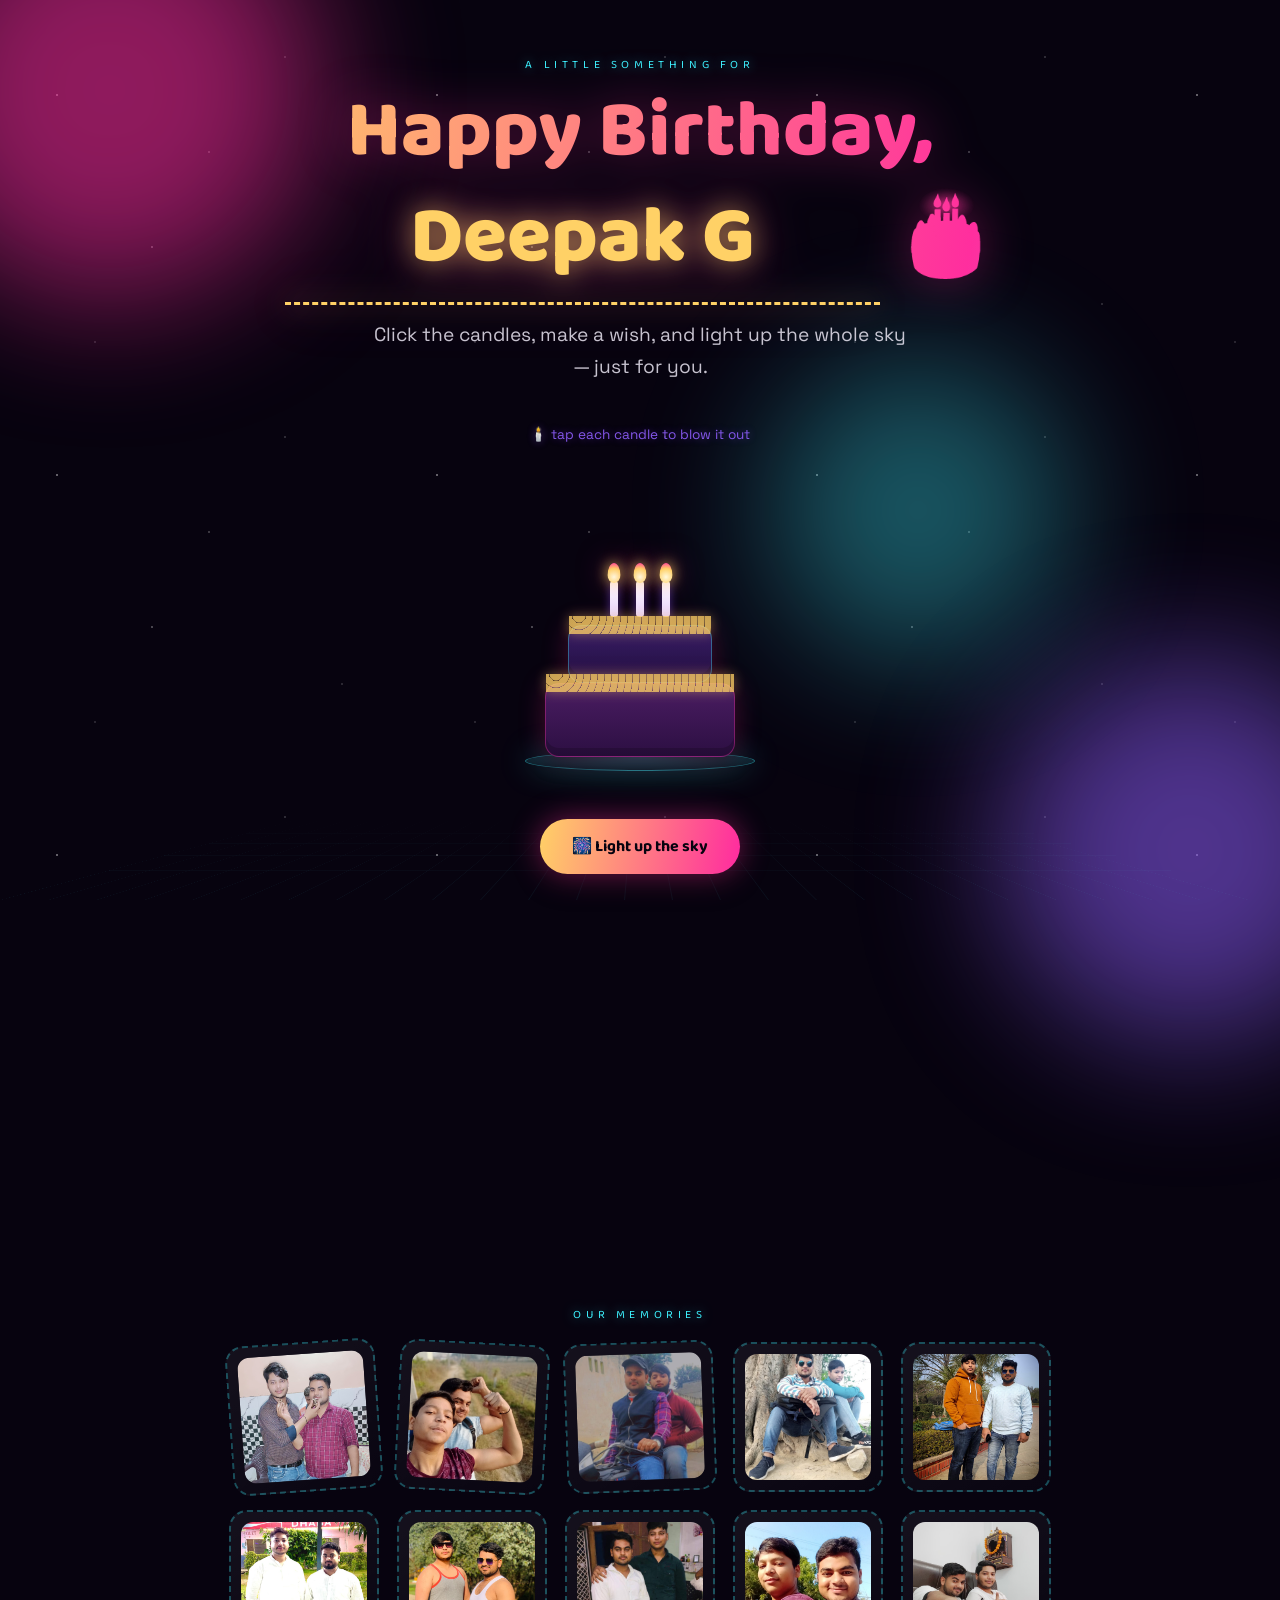
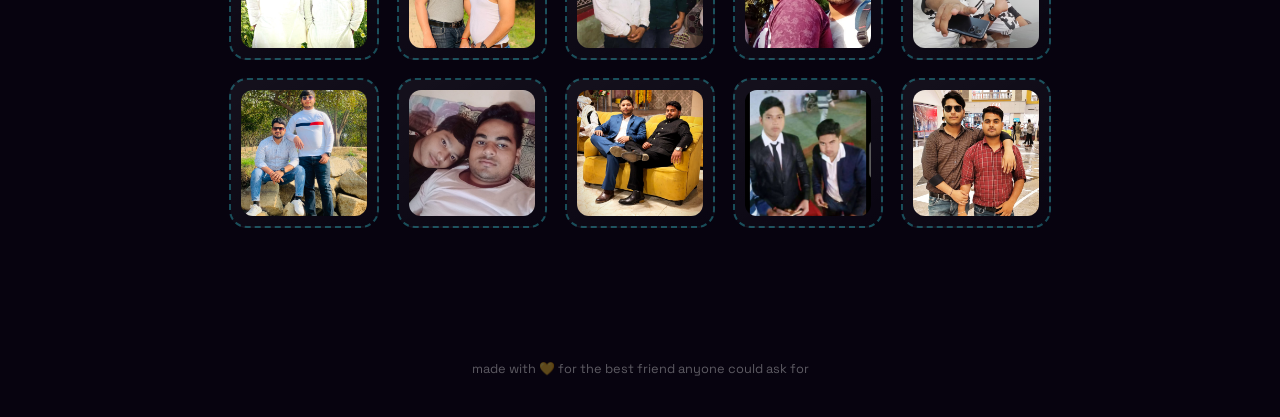
==== Index.html @ 053a1fbb "Updated" ====
<!DOCTYPE html>
<html lang="en">

<head>
  <meta charset="UTF-8">
  <meta name="viewport" content="width=device-width, initial-scale=1.0">
  <title>Happy Birthday, Darling! 🎉</title>
  <link rel="preconnect" href="https://fonts.googleapis.com">
  <link rel="preconnect" href="https://fonts.gstatic.com" crossorigin>
  <link
    href="https://fonts.googleapis.com/css2?family=Baloo+2:wght@500;700;800&family=Space+Grotesk:wght@400;500;600;700&display=swap"
    rel="stylesheet">
  <link rel="stylesheet" href="Style.css">
</head>

<body>

  <div class="cosmos"></div>
  <div class="blob b1"></div>
  <div class="blob b2"></div>
  <div class="blob b3"></div>
  <div class="grid-floor"></div>
  <div class="decor-layer" id="decorLayer"></div>

  <div class="wrap">
    <div class="eyebrow">A little something for</div>
    <h1>Happy Birthday,<br><input class="name-edit" id="nameInput" value="Deepak G" size="6">
      🎂</h1>
    <p class="subtitle">Click the candles, make a wish, and light up the whole sky — just for you.</p>

    <div class="hint">🕯️ tap each candle to blow it out</div>

    <div class="stage-outer">
      <div class="cake-stage" id="cakeStage">
        <div class="plate"></div>
        <div class="cake">
          <div class="candles" id="candles">
            <div class="candle" data-i="0">
              <div class="flame"></div>
            </div>
            <div class="candle" data-i="1">
              <div class="flame"></div>
            </div>
            <div class="candle" data-i="2">
              <div class="flame"></div>
            </div>
          </div>
          <div class="tier top">
            <div class="drip"></div>
          </div>
          <div class="tier bottom">
            <div class="drip"></div>
          </div>
        </div>
      </div>
    </div>

    <button class="wish-btn" id="wishBtn">🎆 Light up the sky</button>

    <div class="message-card" id="messageCard">
      <h2>Your wish came true 🎈</h2>
      <p id="messageText">
        To my favorite person in the whole wide world — thank you for every inside joke, every 2am phone call,
        and every ridiculous plan we somehow made work. You make ordinary days feel like an adventure.
        Here's to another year of chaos, laughter, and being absolutely unstoppable together.
      </p>
      <div class="signature">— with all my love, always 💛</div>
    </div>

    <div class="memories">
      <div class="eyebrow">Our memories</div>
      <div class="frame-row">
        <div class="frame"><img src="Images/1.jpeg" alt="A cherished memory together"></div>
        <div class="frame"><img src="Images/2.jpeg" alt="A cherished memory together"></div>
        <div class="frame"><img src="Images/3.jpeg" alt="A cherished memory together"></div>
        <div class="frame"><img src="Images/4.jpeg" alt="A cherished memory together"></div>
        <div class="frame"><img src="Images/5.jpeg" alt="A cherished memory together"></div>
        <div class="frame"><img src="Images/6.jpeg" alt="A cherished memory together"></div>
        <div class="frame"><img src="Images/7.jpeg" alt="A cherished memory together"></div>
        <div class="frame"><img src="Images/8.jpeg" alt="A cherished memory together"></div>
        <div class="frame"><img src="Images/9.jpeg" alt="A cherished memory together"></div>
        <div class="frame"><img src="Images/10.jpeg" alt="A cherished memory together"></div>
        <div class="frame"><img src="Images/11.jpeg" alt="A cherished memory together"></div>
        <div class="frame"><img src="Images/12.jpeg" alt="A cherished memory together"></div>
        <div class="frame"><img src="Images/13.jpeg" alt="A cherished memory together"></div>
        <div class="frame"><img src="Images/14.jpeg" alt="A cherished memory together"></div>
        <div class="frame"><img src="Images/15.jpeg" alt="A cherished memory together"></div>
      </div>
    </div>
  </div>

  <footer>made with 💛 for the best friend anyone could ask for</footer>

  <script src="Style.js"></script>

</body>

</html>
---- Style.css ----
:root {
    --bg-void: #07030f;
    --bg-deep: #100826;
    --neon-pink: #ff2e9e;
    --neon-cyan: #3df2ff;
    --neon-gold: #ffd166;
    --violet: #8b5cf6;
    --cream: #f7f3ff;
    --glass: rgba(255, 255, 255, 0.05);
    --glass-border: rgba(255, 255, 255, 0.14);
}

* {
    box-sizing: border-box;
}

html,
body {
    margin: 0;
    min-height: 100%;
    background: var(--bg-void);
    font-family: 'Space Grotesk', sans-serif;
    color: var(--cream);
    overflow-x: hidden;
    position: relative;
    cursor: default;
}

/* ---------- AMBIENT COSMIC BACKGROUND ---------- */
.cosmos {
    position: fixed;
    inset: 0;
    z-index: 0;
    background:
        radial-gradient(1.5px 1.5px at 15% 25%, rgba(255, 255, 255, 0.7), transparent),
        radial-gradient(1px 1px at 75% 15%, rgba(255, 255, 255, 0.55), transparent),
        radial-gradient(1.5px 1.5px at 40% 65%, rgba(255, 255, 255, 0.5), transparent),
        radial-gradient(1px 1px at 90% 80%, rgba(255, 255, 255, 0.5), transparent),
        radial-gradient(1.5px 1.5px at 55% 40%, rgba(255, 255, 255, 0.4), transparent),
        radial-gradient(1px 1px at 25% 90%, rgba(255, 255, 255, 0.45), transparent);
    background-repeat: repeat;
    background-size: 380px 380px;
    animation: twinkle 5s ease-in-out infinite alternate;
}

@keyframes twinkle {
    from {
        opacity: 0.55;
    }

    to {
        opacity: 1;
    }
}

.blob {
    position: fixed;
    border-radius: 50%;
    filter: blur(70px);
    opacity: 0.55;
    z-index: 0;
    pointer-events: none;
    will-change: transform;
}

.blob.b1 {
    width: 420px;
    height: 420px;
    background: var(--neon-pink);
    top: -120px;
    left: -100px;
    animation: drift1 22s ease-in-out infinite;
}

.blob.b2 {
    width: 380px;
    height: 380px;
    background: var(--violet);
    bottom: -140px;
    right: -100px;
    animation: drift2 26s ease-in-out infinite;
}

.blob.b3 {
    width: 300px;
    height: 300px;
    background: var(--neon-cyan);
    top: 40%;
    left: 60%;
    animation: drift3 19s ease-in-out infinite;
    opacity: 0.35;
}

@keyframes drift1 {

    0%,
    100% {
        transform: translate(0, 0);
    }

    50% {
        transform: translate(60px, 80px);
    }
}

@keyframes drift2 {

    0%,
    100% {
        transform: translate(0, 0);
    }

    50% {
        transform: translate(-70px, -50px);
    }
}

@keyframes drift3 {

    0%,
    100% {
        transform: translate(0, 0) scale(1);
    }

    50% {
        transform: translate(-40px, 40px) scale(1.15);
    }
}

.grid-floor {
    position: fixed;
    left: 0;
    right: 0;
    bottom: 0;
    height: 40vh;
    background-image:
        linear-gradient(rgba(61, 242, 255, 0.12) 1px, transparent 1px),
        linear-gradient(90deg, rgba(61, 242, 255, 0.12) 1px, transparent 1px);
    background-size: 48px 48px;
    transform: perspective(300px) rotateX(60deg) translateY(0);
    transform-origin: bottom;
    mask-image: linear-gradient(to top, rgba(0, 0, 0, 0.9), transparent 85%);
    z-index: 0;
    pointer-events: none;
    opacity: 0.5;
}

.decor-layer {
    position: fixed;
    inset: 0;
    pointer-events: none;
    z-index: 1;
    overflow: hidden;
}

/* ---------- LAYOUT ---------- */
.wrap {
    position: relative;
    z-index: 2;
    max-width: 900px;
    margin: 0 auto;
    padding: 56px 24px 100px;
    text-align: center;
}

.eyebrow {
    font-family: 'Baloo 2', cursive;
    letter-spacing: 0.4em;
    text-transform: uppercase;
    font-size: 0.72rem;
    color: var(--neon-cyan);
    margin-bottom: 16px;
    text-shadow: 0 0 12px rgba(61, 242, 255, 0.6);
}

h1 {
    font-family: 'Baloo 2', cursive;
    font-weight: 800;
    font-size: clamp(2.6rem, 9vw, 5rem);
    line-height: 1.05;
    margin: 0 0 14px;
    background: linear-gradient(100deg, var(--neon-gold), var(--neon-pink) 45%, var(--neon-cyan) 85%);
    background-size: 200% 100%;
    -webkit-background-clip: text;
    background-clip: text;
    -webkit-text-fill-color: transparent;
    filter: drop-shadow(0 0 26px rgba(255, 46, 158, 0.35));
    animation: gradientShift 6s ease infinite;
}

@keyframes gradientShift {

    0%,
    100% {
        background-position: 0% 50%;
    }

    50% {
        background-position: 100% 50%;
    }
}

.name-edit {
    font-family: 'Baloo 2', cursive;
    font-weight: 800;
    background: transparent;
    border: none;
    border-bottom: 3px dashed var(--neon-gold);
    color: var(--neon-gold);
    text-align: center;
    font-size: inherit;
    -webkit-text-fill-color: var(--neon-gold);
    filter: drop-shadow(0 0 14px rgba(255, 209, 102, 0.6));
    width: auto;
    min-width: 3ch;
    padding: 0 6px;
    outline: none;
}

.name-edit:focus {
    border-bottom-color: var(--neon-pink);
}

.subtitle {
    font-size: clamp(1rem, 2.4vw, 1.2rem);
    color: var(--cream);
    opacity: 0.8;
    max-width: 540px;
    margin: 0 auto 44px;
    line-height: 1.65;
}

/* ---------- CAKE STAGE (3D tilt) ---------- */
.stage-outer {
    perspective: 900px;
    margin: 10px auto 30px;
}

.cake-stage {
    position: relative;
    margin: 0 auto;
    width: 260px;
    height: 320px;
    transform-style: preserve-3d;
    transition: transform 0.15s ease-out;
}

.hint {
    font-size: 0.85rem;
    color: var(--violet);
    margin-bottom: 26px;
    opacity: 0.95;
    text-shadow: 0 0 10px rgba(139, 92, 246, 0.5);
}

.plate {
    position: absolute;
    bottom: 18px;
    left: 50%;
    transform: translateX(-50%);
    width: 230px;
    height: 20px;
    background: radial-gradient(ellipse at 50% 30%, rgba(61, 242, 255, 0.35), rgba(61, 242, 255, 0.05));
    border: 1px solid rgba(61, 242, 255, 0.4);
    border-radius: 50%;
    box-shadow: 0 0 30px rgba(61, 242, 255, 0.35), 0 10px 20px rgba(0, 0, 0, 0.4);
}

.cake {
    position: absolute;
    bottom: 32px;
    left: 50%;
    transform: translateX(-50%);
    width: 190px;
}

.tier {
    width: 100%;
    border-radius: 14px;
    position: relative;
    box-shadow: inset 0 -8px 0 rgba(0, 0, 0, 0.18), 0 0 26px rgba(255, 46, 158, 0.25), 0 8px 18px rgba(0, 0, 0, 0.45);
}

.tier.bottom {
    height: 74px;
    background: linear-gradient(180deg, #4b1d63, #2c0f42);
    border: 1px solid rgba(255, 46, 158, 0.35);
}

.tier.top {
    width: 76%;
    height: 58px;
    margin: 0 auto;
    margin-top: -4px;
    background: linear-gradient(180deg, #3a1c66, #20103f);
    border: 1px solid rgba(61, 242, 255, 0.35);
}

.drip {
    position: absolute;
    top: -10px;
    left: 0;
    width: 100%;
    height: 18px;
    background: repeating-radial-gradient(circle at 10px 0, rgba(255, 209, 102, 0.9) 0 6px, transparent 7px);
    opacity: 0.85;
    filter: drop-shadow(0 0 6px rgba(255, 209, 102, 0.5));
}

.candles {
    position: absolute;
    top: -48px;
    left: 50%;
    transform: translateX(-50%);
    display: flex;
    gap: 18px;
}

.candle {
    width: 8px;
    height: 36px;
    background: linear-gradient(180deg, #ffffff, #e6d9ff);
    border-radius: 3px;
    position: relative;
    box-shadow: 0 3px 10px rgba(139, 92, 246, 0.5);
    cursor: pointer;
}

.flame {
    position: absolute;
    top: -18px;
    left: 50%;
    transform: translateX(-50%);
    width: 13px;
    height: 20px;
    background: radial-gradient(circle at 50% 70%, #fff9dd, var(--neon-gold) 55%, var(--neon-pink) 100%);
    border-radius: 50% 50% 50% 50% / 60% 60% 40% 40%;
    box-shadow: 0 0 14px rgba(255, 209, 102, 0.9), 0 0 30px rgba(255, 46, 158, 0.5);
    animation: flicker 0.55s infinite alternate;
    transition: opacity 0.3s, transform 0.3s;
}

.candle.out .flame {
    opacity: 0;
    transform: translateX(-50%) translateY(6px) scale(0.4);
}

.candle.out::after {
    content: "";
    position: absolute;
    top: -22px;
    left: 50%;
    transform: translateX(-50%);
    width: 3px;
    height: 12px;
    background: linear-gradient(180deg, rgba(220, 220, 230, 0.7), transparent);
    filter: blur(1px);
    animation: smoke 1.4s ease-out forwards;
}

@keyframes flicker {
    from {
        transform: translateX(-50%) scale(1) rotate(-4deg);
    }

    to {
        transform: translateX(-50%) scale(1.18) rotate(4deg);
    }
}

@keyframes smoke {
    0% {
        opacity: 0.8;
        transform: translate(-50%, 0) scale(1);
    }

    100% {
        opacity: 0;
        transform: translate(-50%, -26px) scale(2.4);
    }
}

.wish-btn {
    font-family: 'Baloo 2', cursive;
    font-size: 1rem;
    font-weight: 700;
    color: var(--bg-void);
    background: linear-gradient(100deg, var(--neon-gold), var(--neon-pink), var(--neon-cyan));
    background-size: 200% 100%;
    border: none;
    padding: 15px 32px;
    border-radius: 999px;
    cursor: pointer;
    box-shadow: 0 0 30px rgba(255, 46, 158, 0.45), 0 10px 26px rgba(0, 0, 0, 0.4);
    transition: transform 0.2s ease, box-shadow 0.2s ease, background-position 0.6s ease;
    position: relative;
    z-index: 2;
}

.wish-btn:hover {
    transform: translateY(-2px) scale(1.04);
    background-position: 100% 0;
    box-shadow: 0 0 40px rgba(61, 242, 255, 0.55), 0 14px 30px rgba(0, 0, 0, 0.45);
}

.wish-btn:active {
    transform: translateY(0) scale(0.97);
}

/* ---------- REVEAL MESSAGE ---------- */
.message-card {
    margin: 46px auto 0;
    max-width: 600px;
    background: var(--glass);
    border: 1px solid var(--glass-border);
    backdrop-filter: blur(10px);
    border-radius: 24px;
    padding: 34px 30px;
    opacity: 0;
    transform: translateY(20px) scale(0.97);
    transition: opacity 0.8s ease, transform 0.8s ease, box-shadow 0.8s ease;
    box-shadow: 0 0 0 rgba(255, 46, 158, 0);
}

.message-card.show {
    opacity: 1;
    transform: translateY(0) scale(1);
    box-shadow: 0 0 50px rgba(139, 92, 246, 0.25), inset 0 0 40px rgba(255, 46, 158, 0.05);
}

.message-card h2 {
    font-family: 'Baloo 2', cursive;
    color: var(--neon-gold);
    margin-top: 0;
    font-size: 1.65rem;
    text-shadow: 0 0 16px rgba(255, 209, 102, 0.5);
}

.message-card p {
    line-height: 1.8;
    font-size: 1.05rem;
    color: var(--cream);
    opacity: 0.92;
}

.signature {
    font-family: 'Baloo 2', cursive;
    color: var(--neon-pink);
    margin-top: 18px;
    font-size: 1rem;
    text-shadow: 0 0 12px rgba(255, 46, 158, 0.5);
}

/* ---------- MEMORY FRAMES ---------- */
.memories {
    margin-top: 58px;
}

.memories .eyebrow {
    margin-bottom: 18px;
}

.frame-row {
    display: flex;
    gap: 18px;
    justify-content: center;
    flex-wrap: wrap;
}

.frame {
    width: 150px;
    height: 150px;
    border-radius: 18px;
    background: linear-gradient(150deg, rgba(255, 255, 255, 0.06), rgba(255, 255, 255, 0.01));
    border: 2px dashed rgba(61, 242, 255, 0.3);
    display: flex;
    align-items: center;
    justify-content: center;
    font-size: 0.8rem;
    color: rgba(255, 255, 255, 0.5);
    text-align: center;
    padding: 10px;
    overflow: hidden;
    transform: rotate(var(--r, 0deg));
    transition: transform 0.3s ease, border-color 0.3s ease, box-shadow 0.3s ease, color 0.3s ease;
}

.frame img {
    width: 100%;
    height: 100%;
    object-fit: cover;
    border-radius: 12px;
    display: block;
    transition: transform 0.4s ease;
}

.frame:hover img {
    transform: scale(1.08);
}

.frame:hover {
    transform: rotate(0deg) scale(1.06);
    border-color: var(--neon-pink);
    color: var(--neon-gold);
    box-shadow: 0 0 24px rgba(255, 46, 158, 0.35);
}

.frame:nth-child(1) {
    --r: -4deg;
}

.frame:nth-child(2) {
    --r: 3deg;
}

.frame:nth-child(3) {
    --r: -2deg;
}

footer {
    text-align: center;
    padding: 32px 20px 40px;
    font-size: 0.8rem;
    color: rgba(255, 255, 255, 0.35);
    position: relative;
    z-index: 2;
}

/* ---------- BALLOONS + HEARTS ---------- */
.balloon {
    position: absolute;
    bottom: -160px;
    width: 48px;
    height: 60px;
    border-radius: 50% 50% 50% 50% / 55% 55% 45% 45%;
    opacity: 0.95;
    animation-name: rise;
    animation-timing-function: ease-in;
    animation-iteration-count: infinite;
}

.balloon::before {
    content: "";
    position: absolute;
    top: 100%;
    left: 50%;
    width: 1px;
    height: 60px;
    background: rgba(255, 255, 255, 0.3);
    transform: translateX(-50%);
}

.balloon::after {
    content: "";
    position: absolute;
    top: -3px;
    left: 50%;
    width: 6px;
    height: 6px;
    background: inherit;
    filter: brightness(0.85);
    transform: translateX(-50%) rotate(45deg);
}

.balloon .shine {
    position: absolute;
    top: 10px;
    left: 11px;
    width: 12px;
    height: 20px;
    background: rgba(255, 255, 255, 0.5);
    border-radius: 50%;
    filter: blur(1px);
}

@keyframes rise {
    0% {
        transform: translateY(0) translateX(0) rotate(0deg) scale(var(--bscale, 1));
    }

    50% {
        transform: translateY(-58vh) translateX(30px) rotate(6deg) scale(var(--bscale, 1));
    }

    100% {
        transform: translateY(-118vh) translateX(-20px) rotate(-4deg) scale(var(--bscale, 1));
    }
}

.heart {
    position: absolute;
    bottom: -40px;
    font-size: 20px;
    opacity: 0.9;
    animation-name: floatUp;
    animation-timing-function: ease-in-out;
    animation-iteration-count: infinite;
    filter: drop-shadow(0 0 6px currentColor);
}

@keyframes floatUp {
    0% {
        transform: translateY(0) translateX(0) rotate(0deg);
        opacity: 0;
    }

    10% {
        opacity: 0.95;
    }

    50% {
        transform: translateY(-55vh) translateX(24px) rotate(15deg);
    }

    100% {
        transform: translateY(-110vh) translateX(-16px) rotate(-10deg);
        opacity: 0;
    }
}

.particle {
    position: fixed;
    z-index: 6;
    pointer-events: none;
    border-radius: 50%;
}

.sparkle {
    position: fixed;
    z-index: 7;
    pointer-events: none;
    width: 5px;
    height: 5px;
    border-radius: 50%;
    background: var(--neon-cyan);
    box-shadow: 0 0 8px 2px currentColor;
    animation: sparkleFade 0.7s ease-out forwards;
}

@keyframes sparkleFade {
    0% {
        opacity: 1;
        transform: scale(1);
    }

    100% {
        opacity: 0;
        transform: scale(0.2) translateY(10px);
    }
}

@media (prefers-reduced-motion: reduce) {

    .balloon,
    .heart,
    .flame,
    .blob,
    .cosmos {
        animation: none !important;
    }
}

@media (max-width:480px) {
    .cake-stage {
        transform: scale(0.85);
    }
}
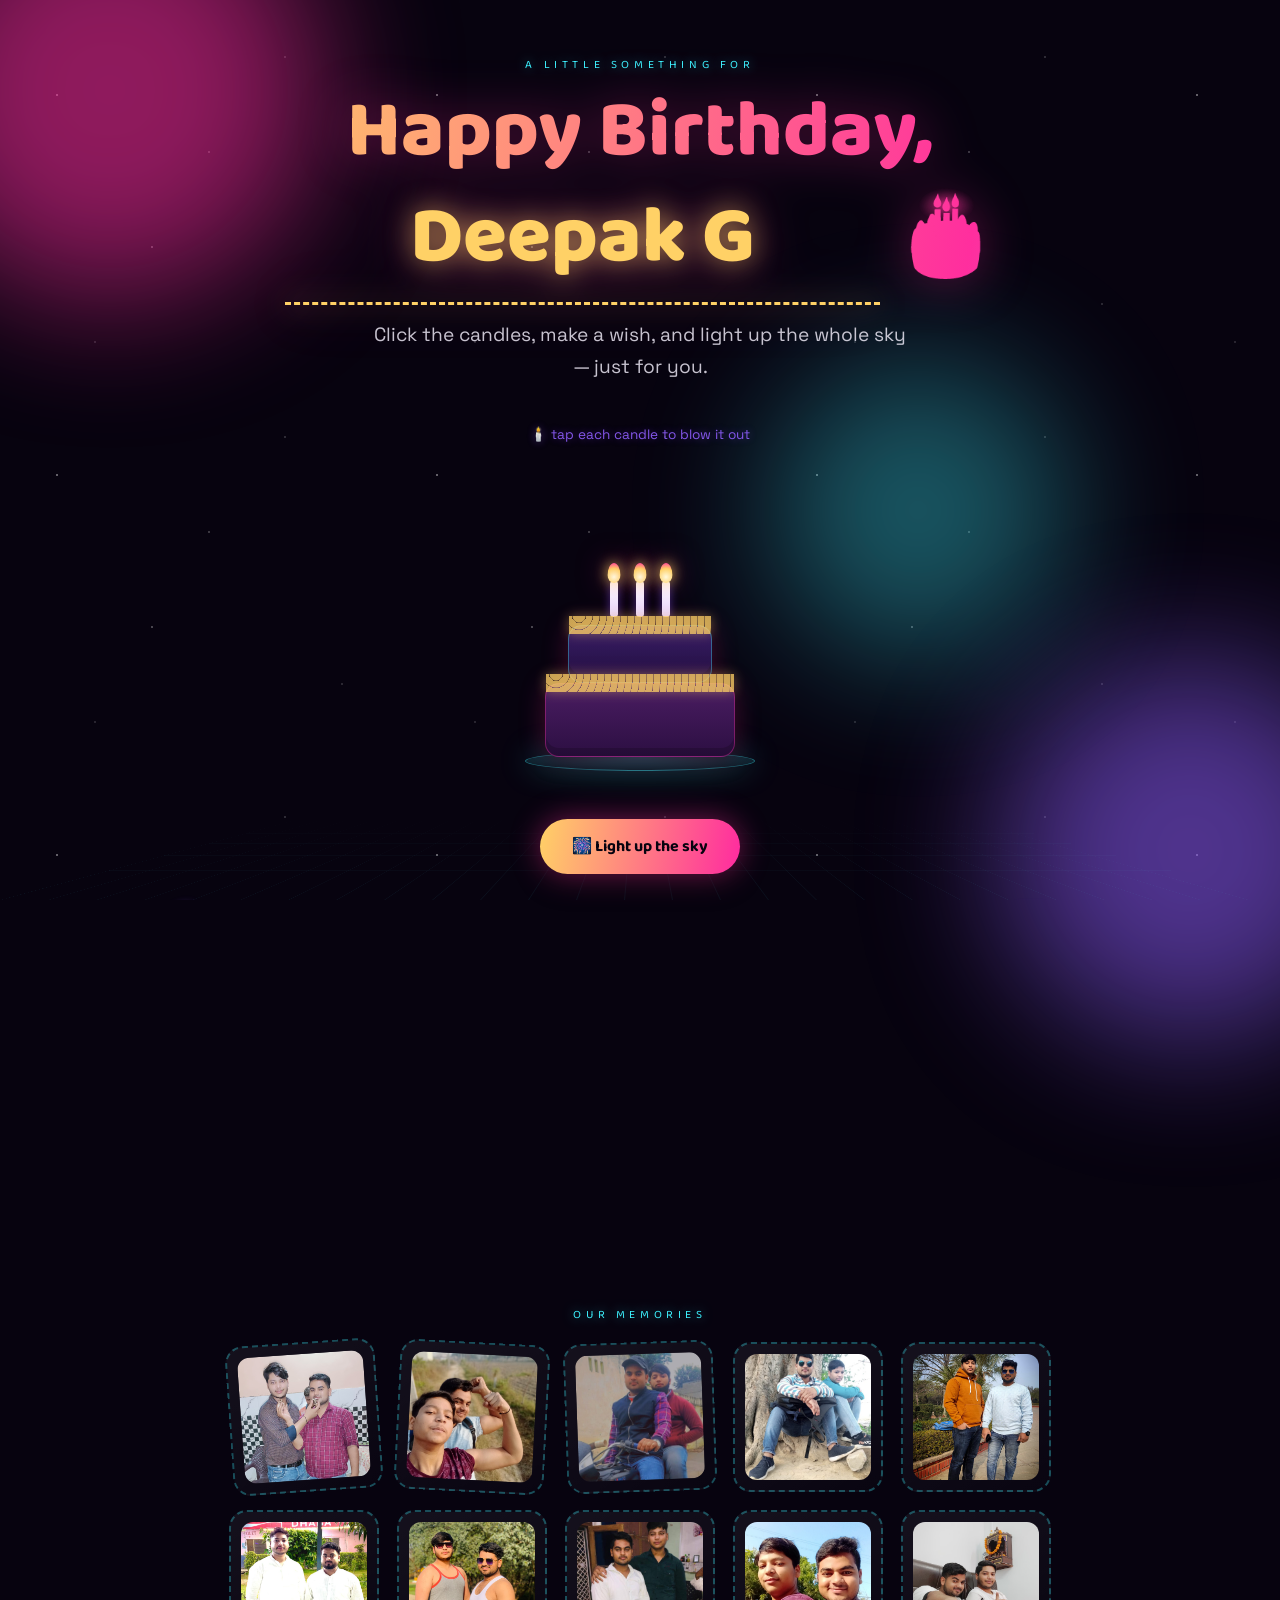
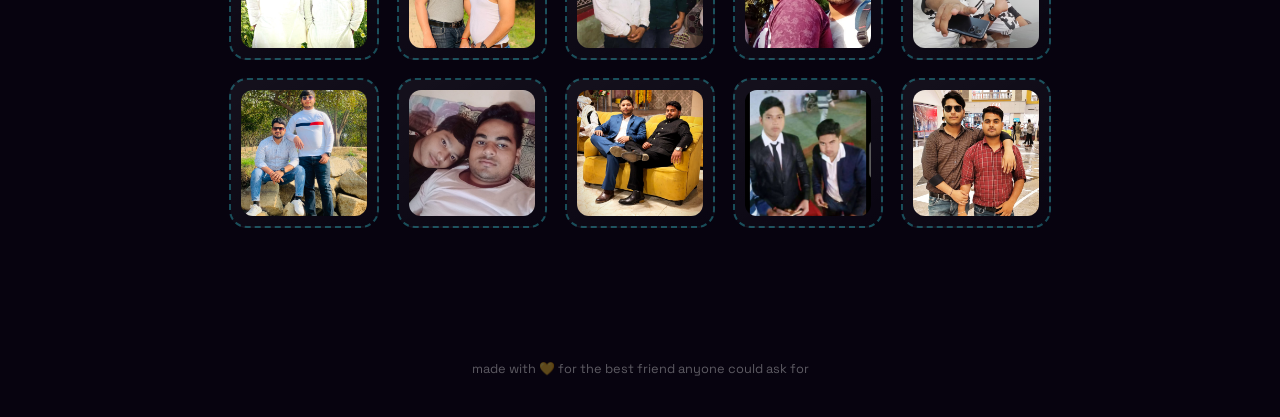
==== commit d907f7bc: "Change file" ====
--- a/Index.html
+++ b/Index.html
@@ -91,7 +91,7 @@
 
   <footer>made with 💛 for the best friend anyone could ask for</footer>
 
-  <script src="Style.js"></script>
+  <script src="Script.js"></script>
 
 </body>
 
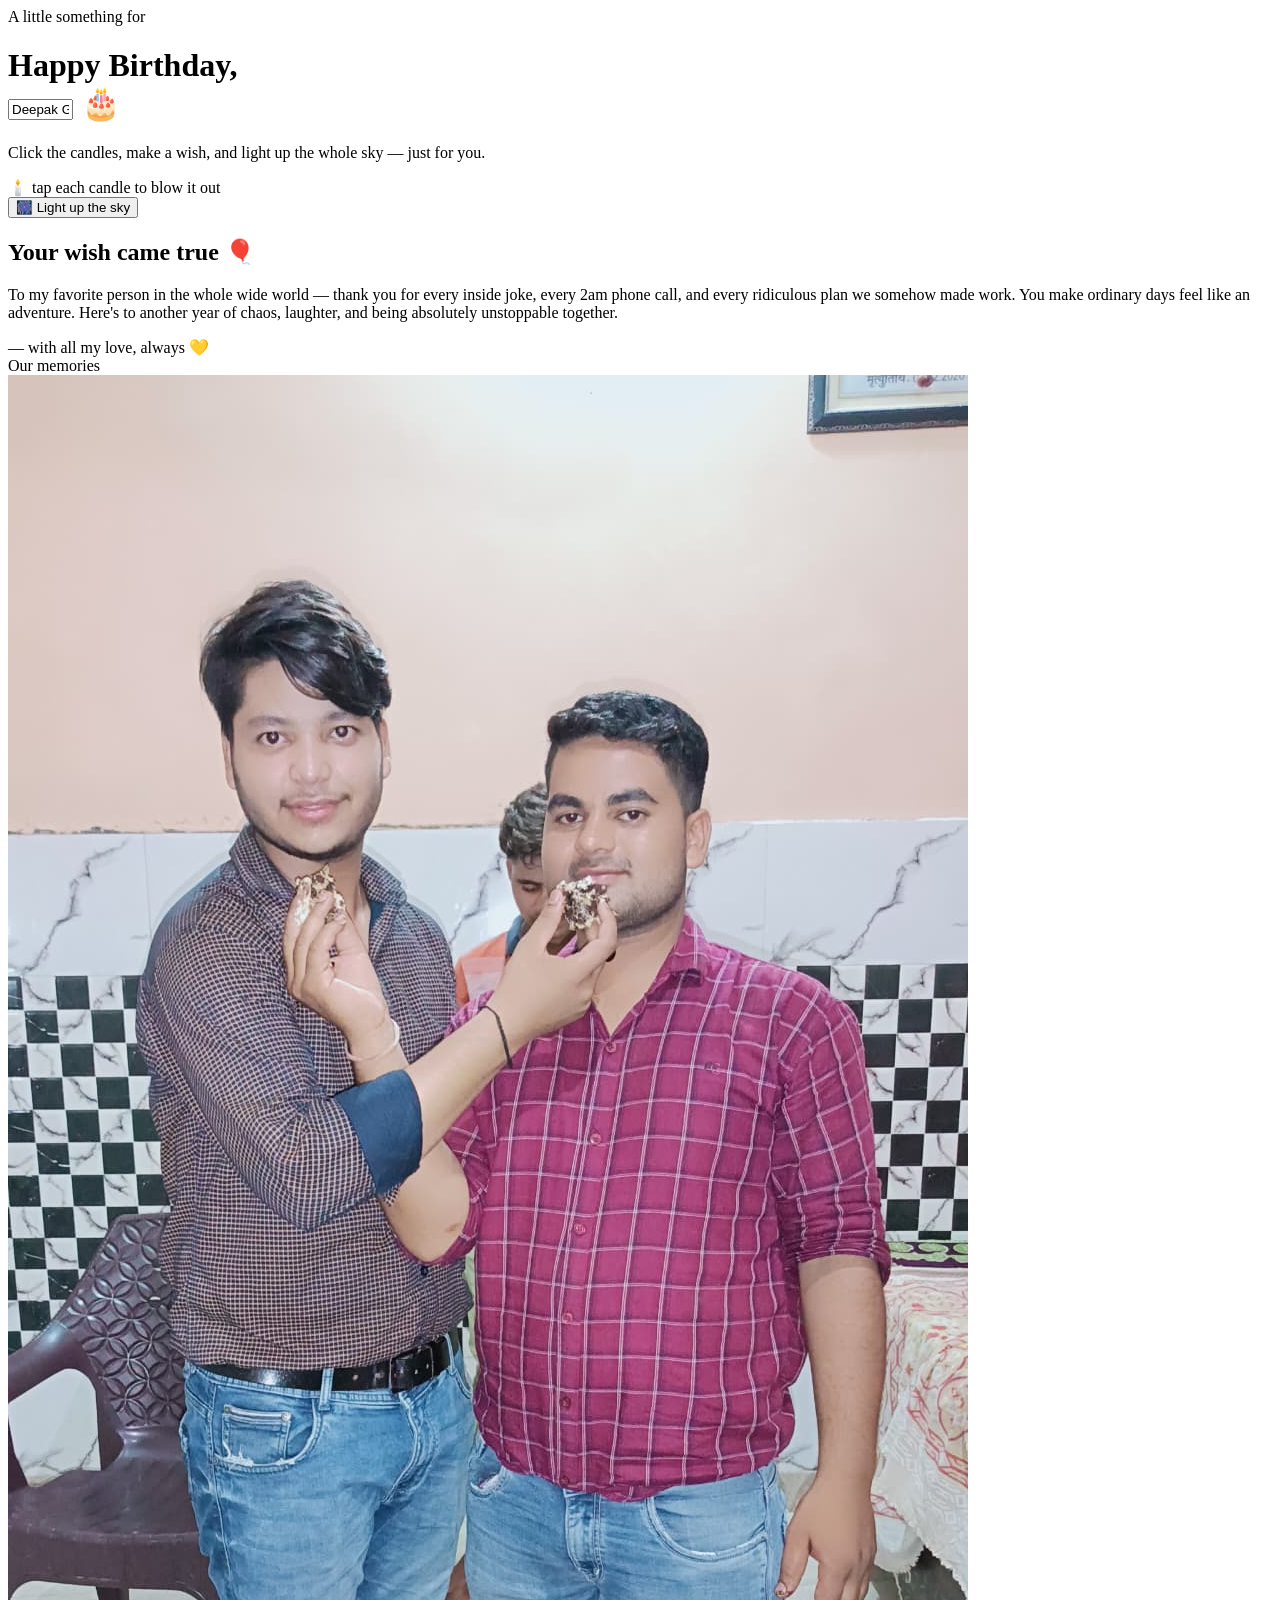
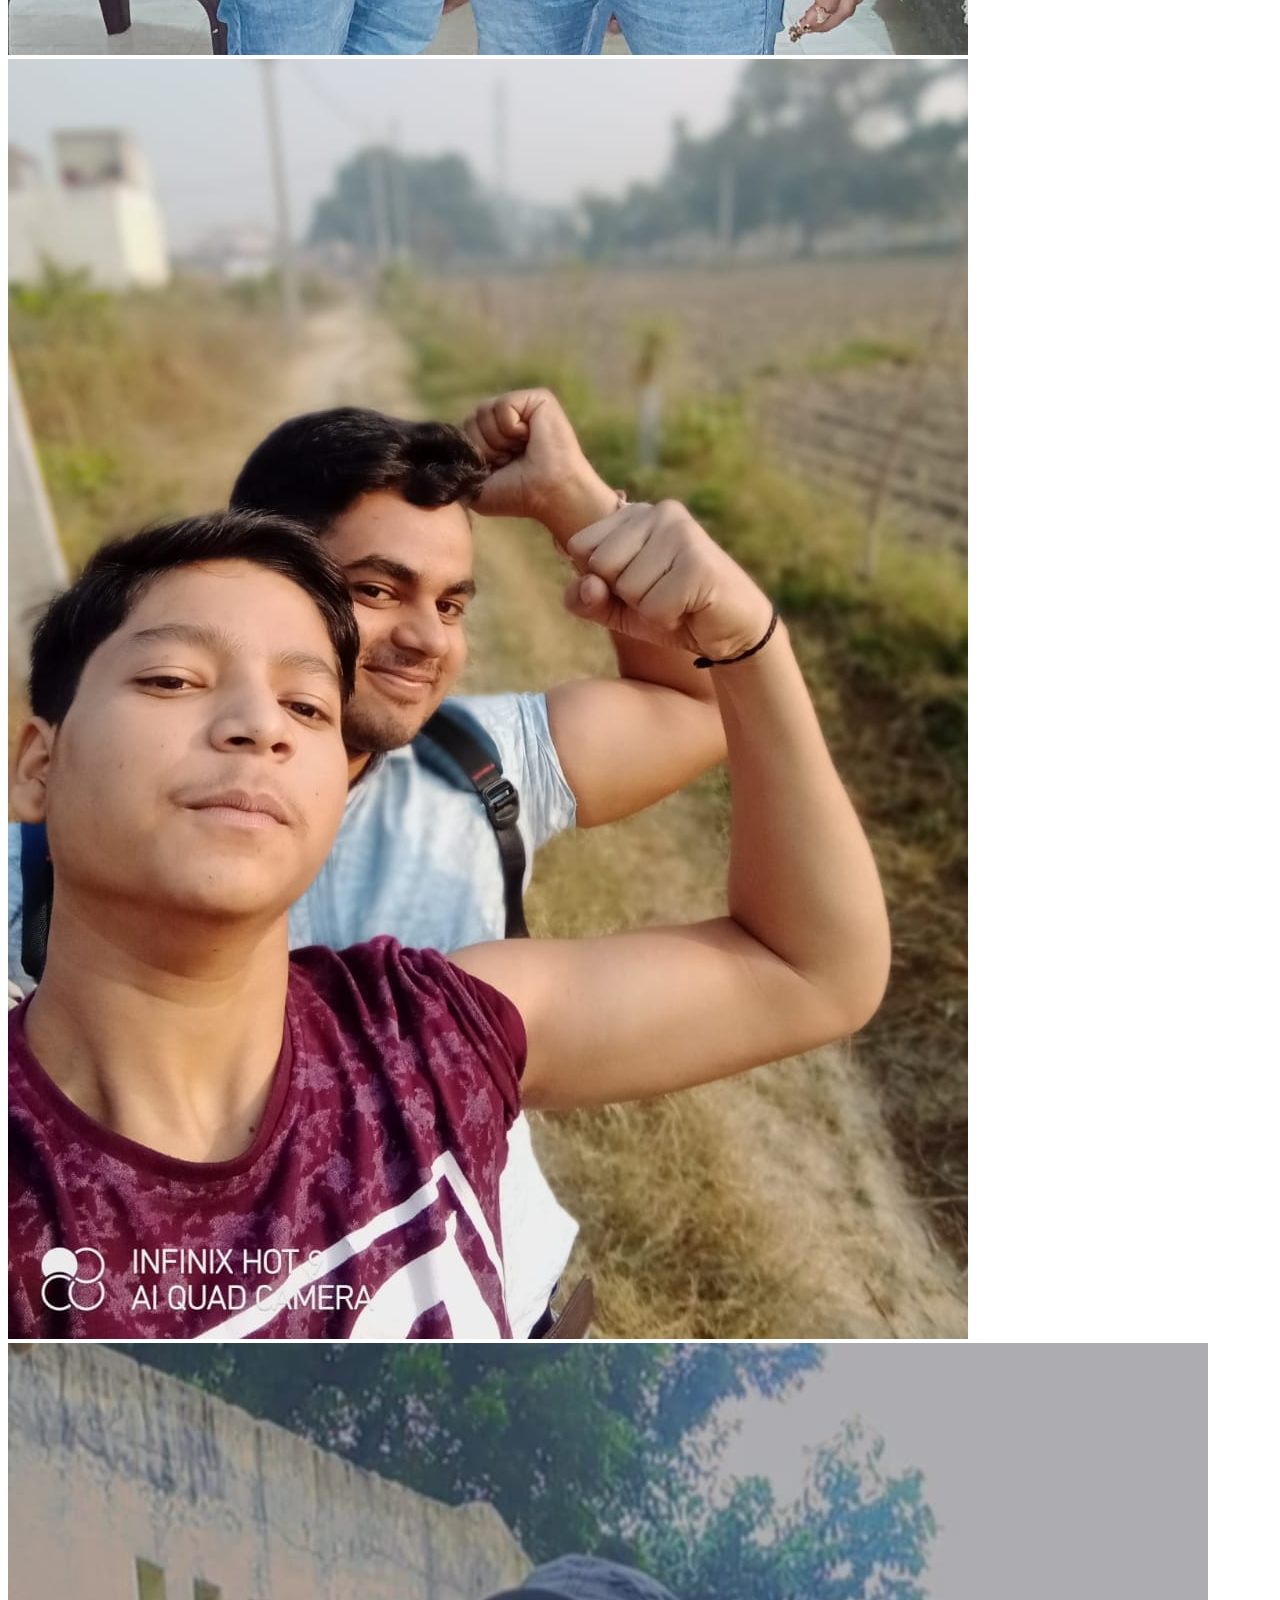
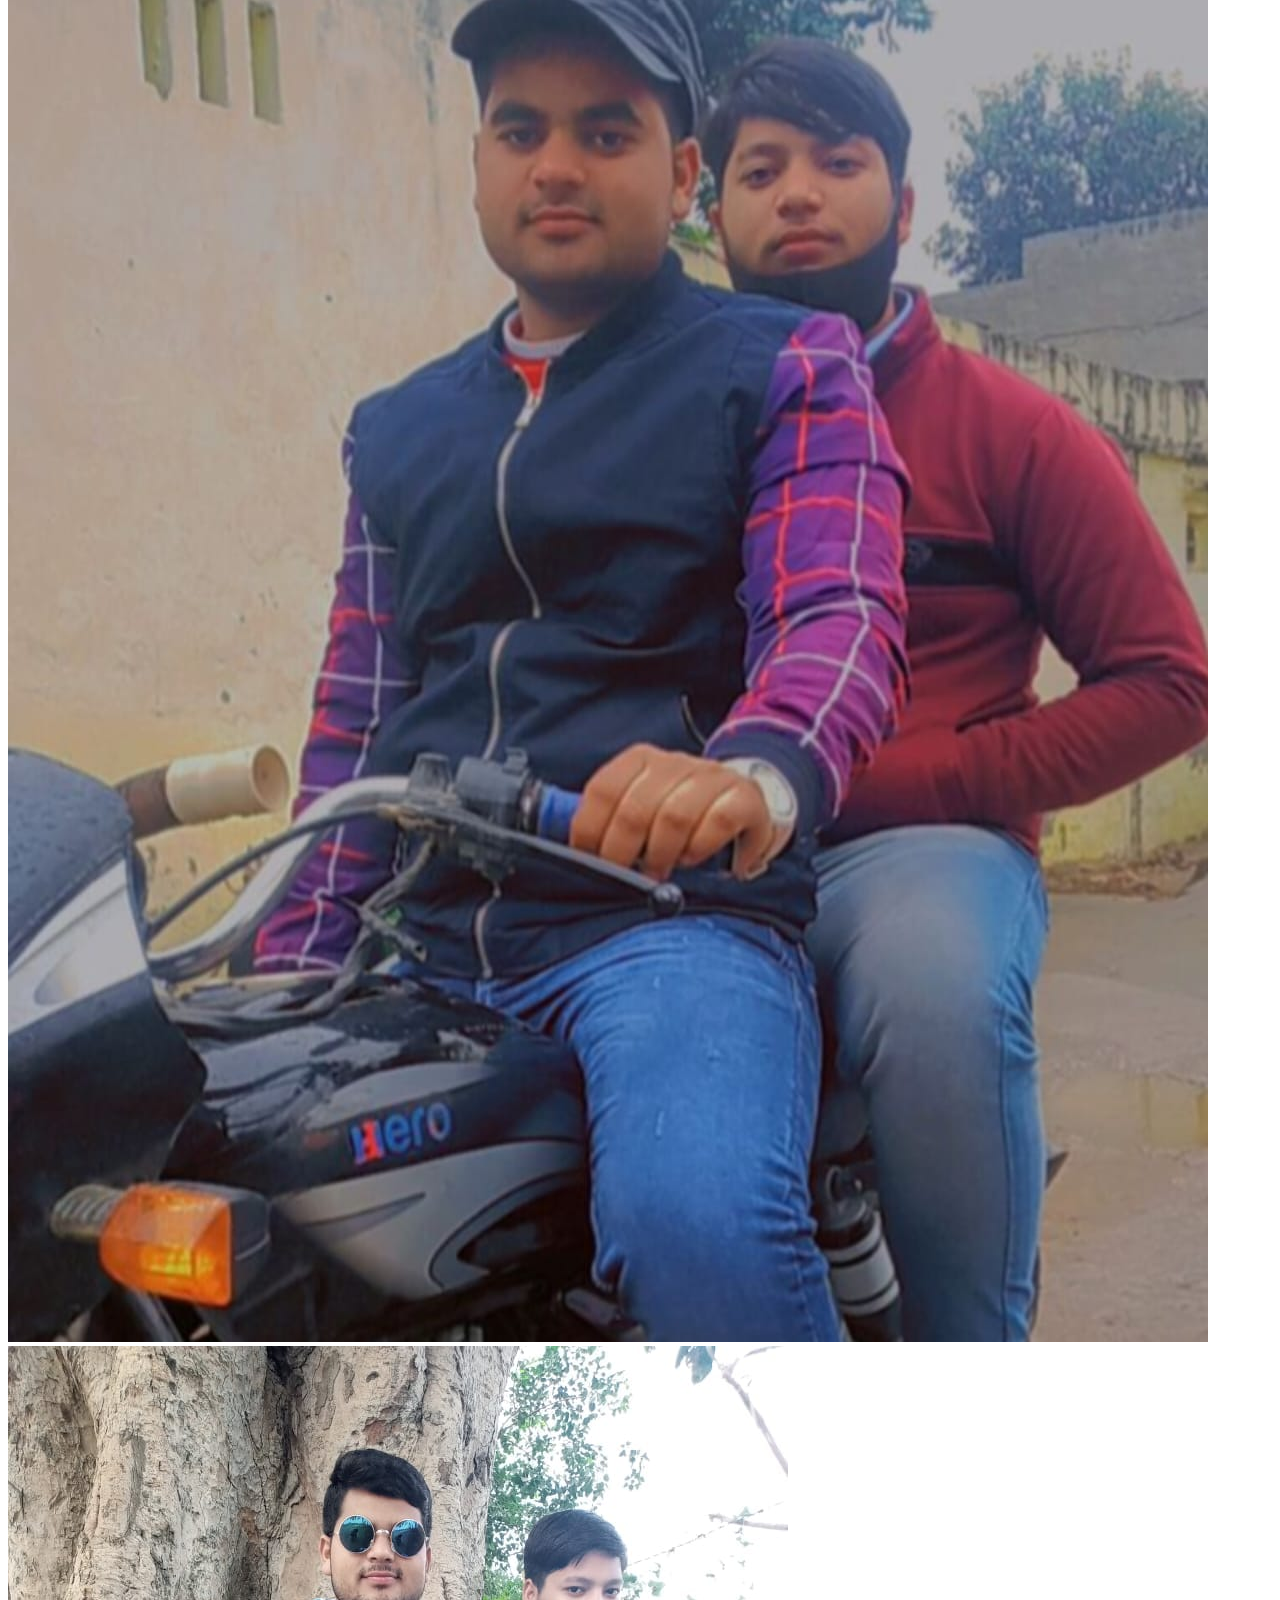
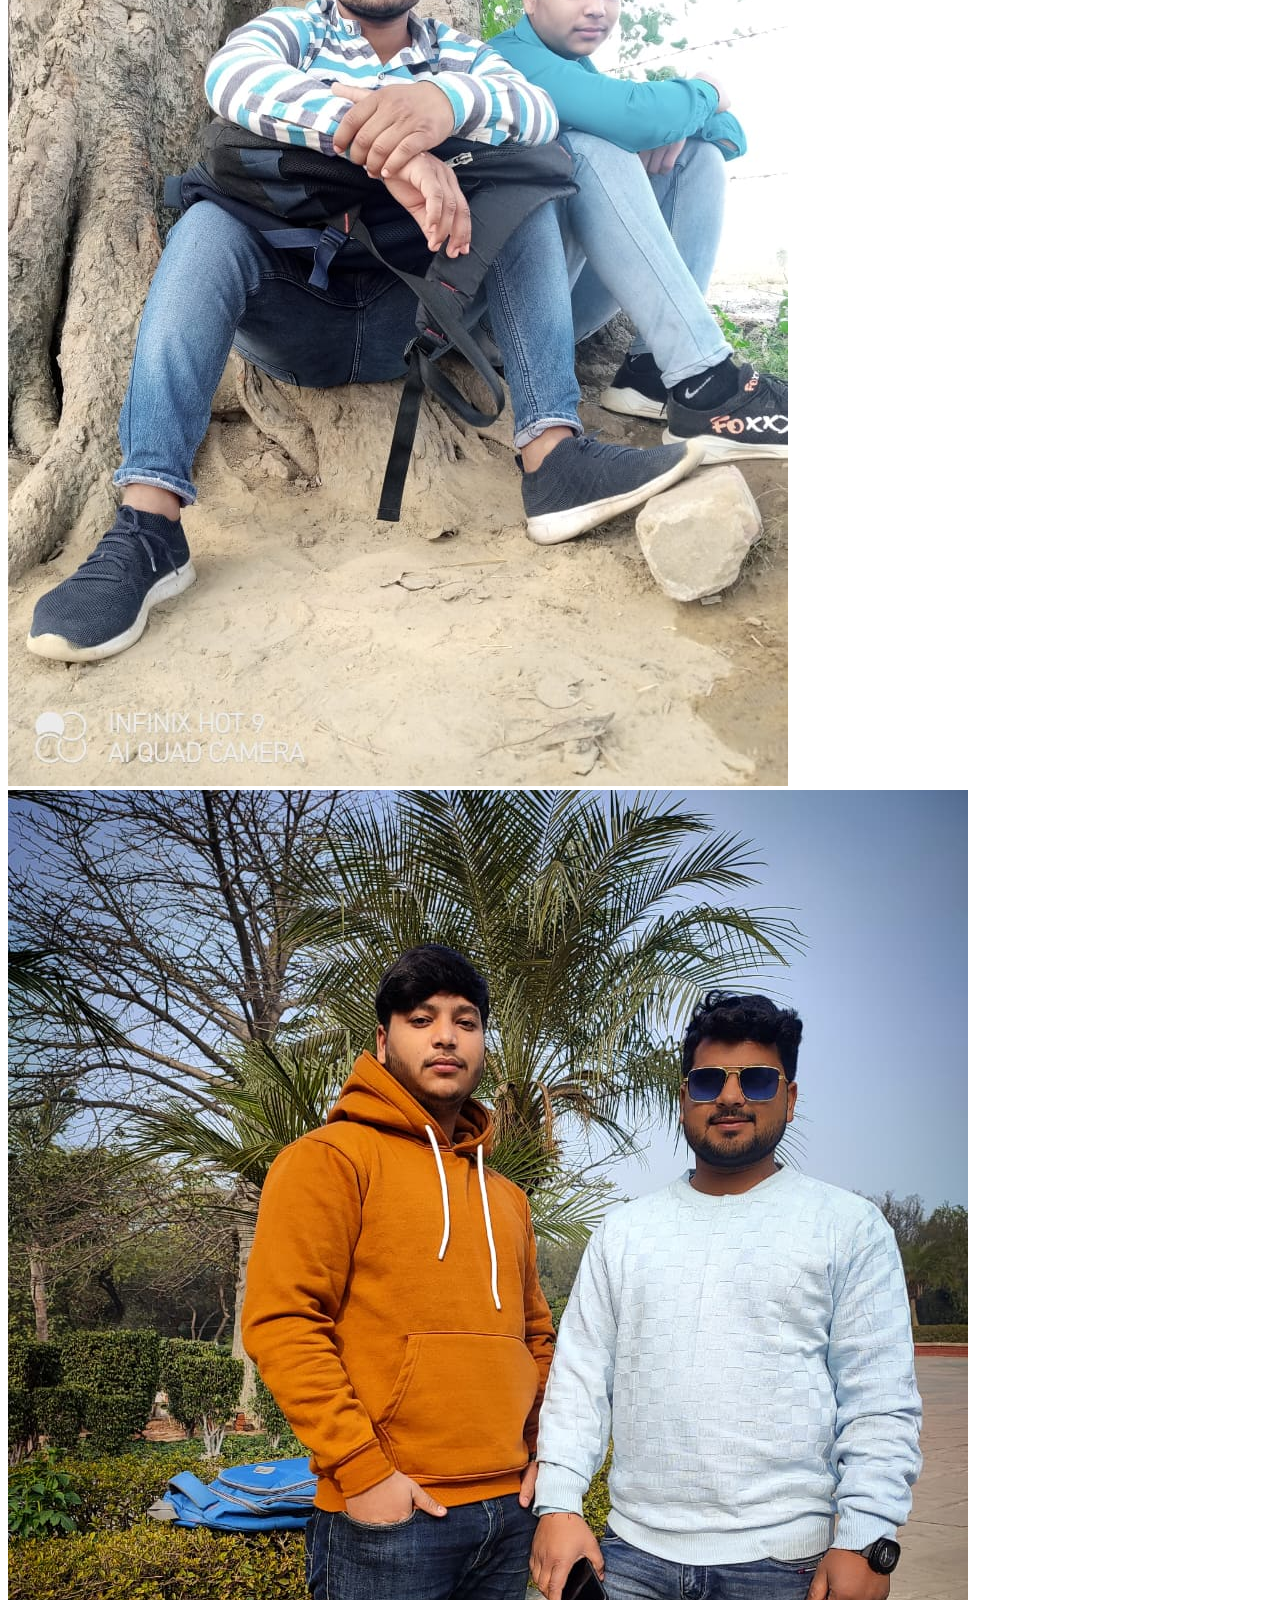
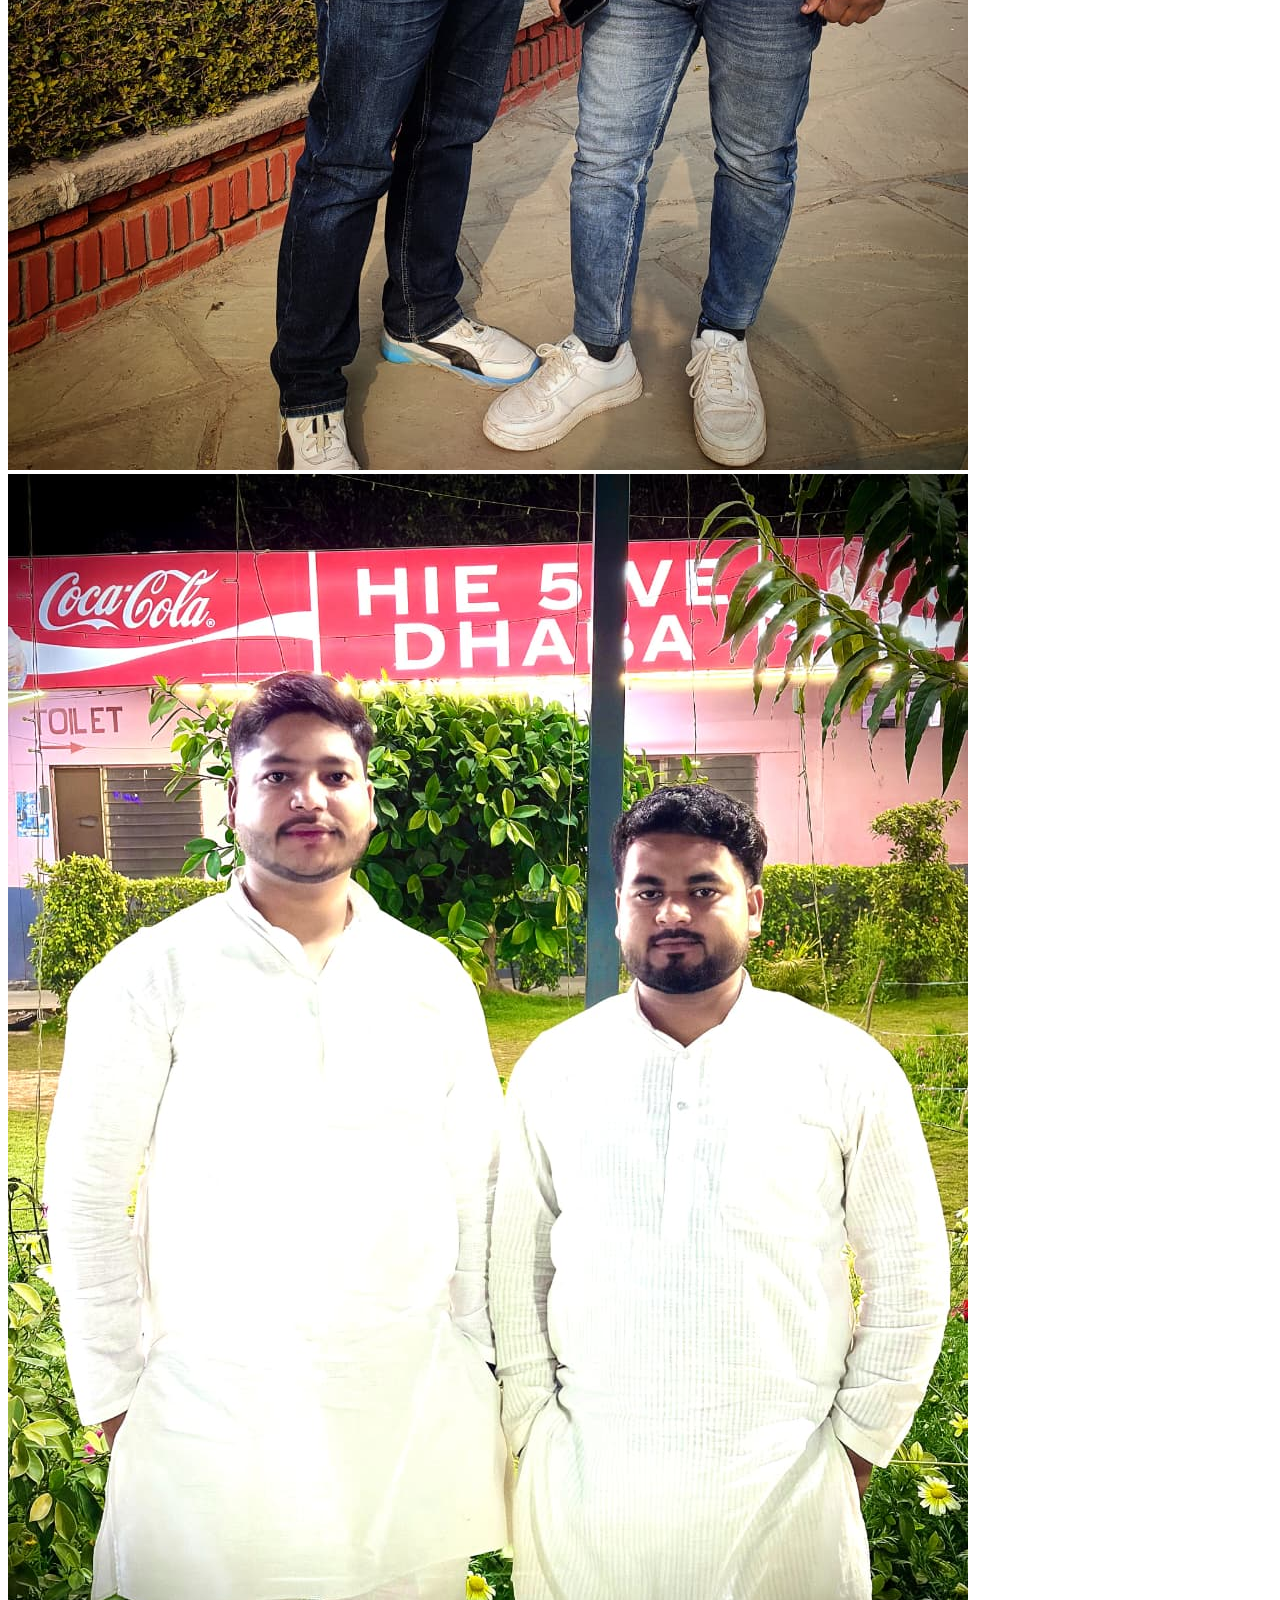
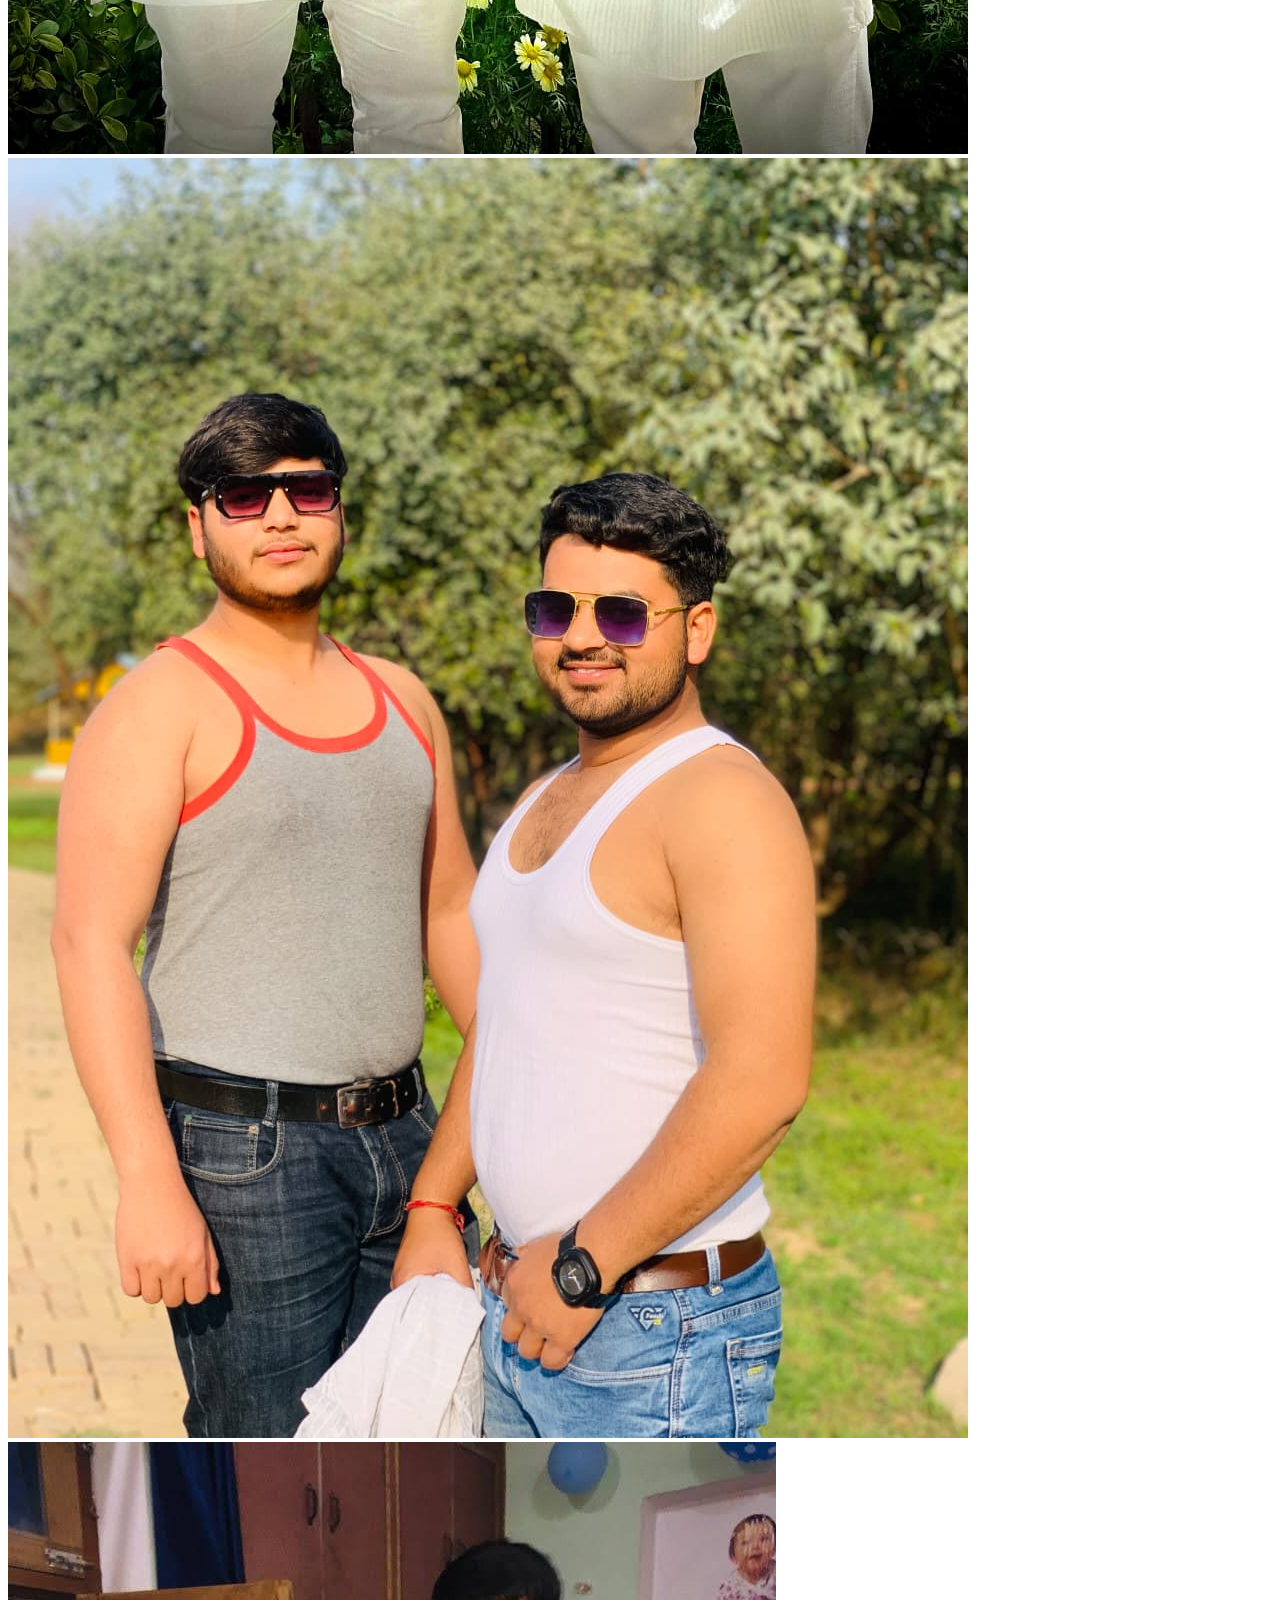
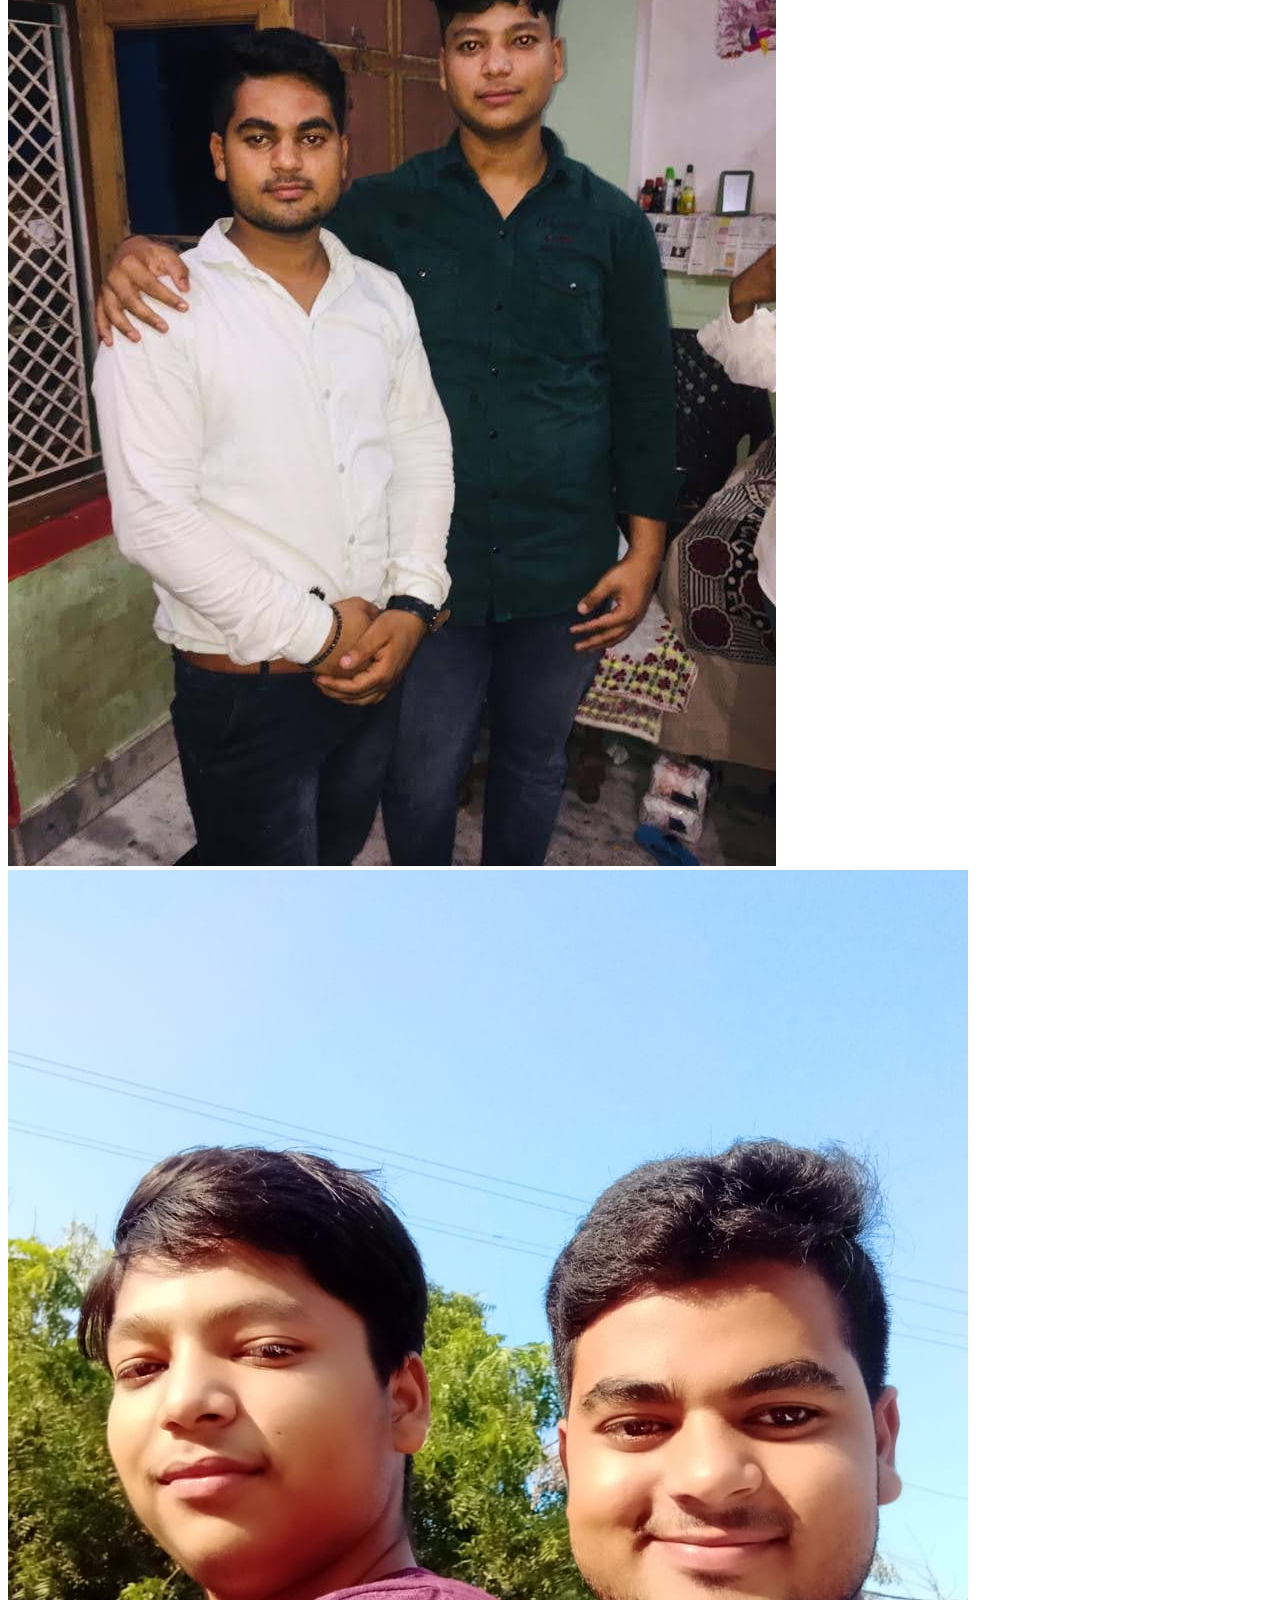
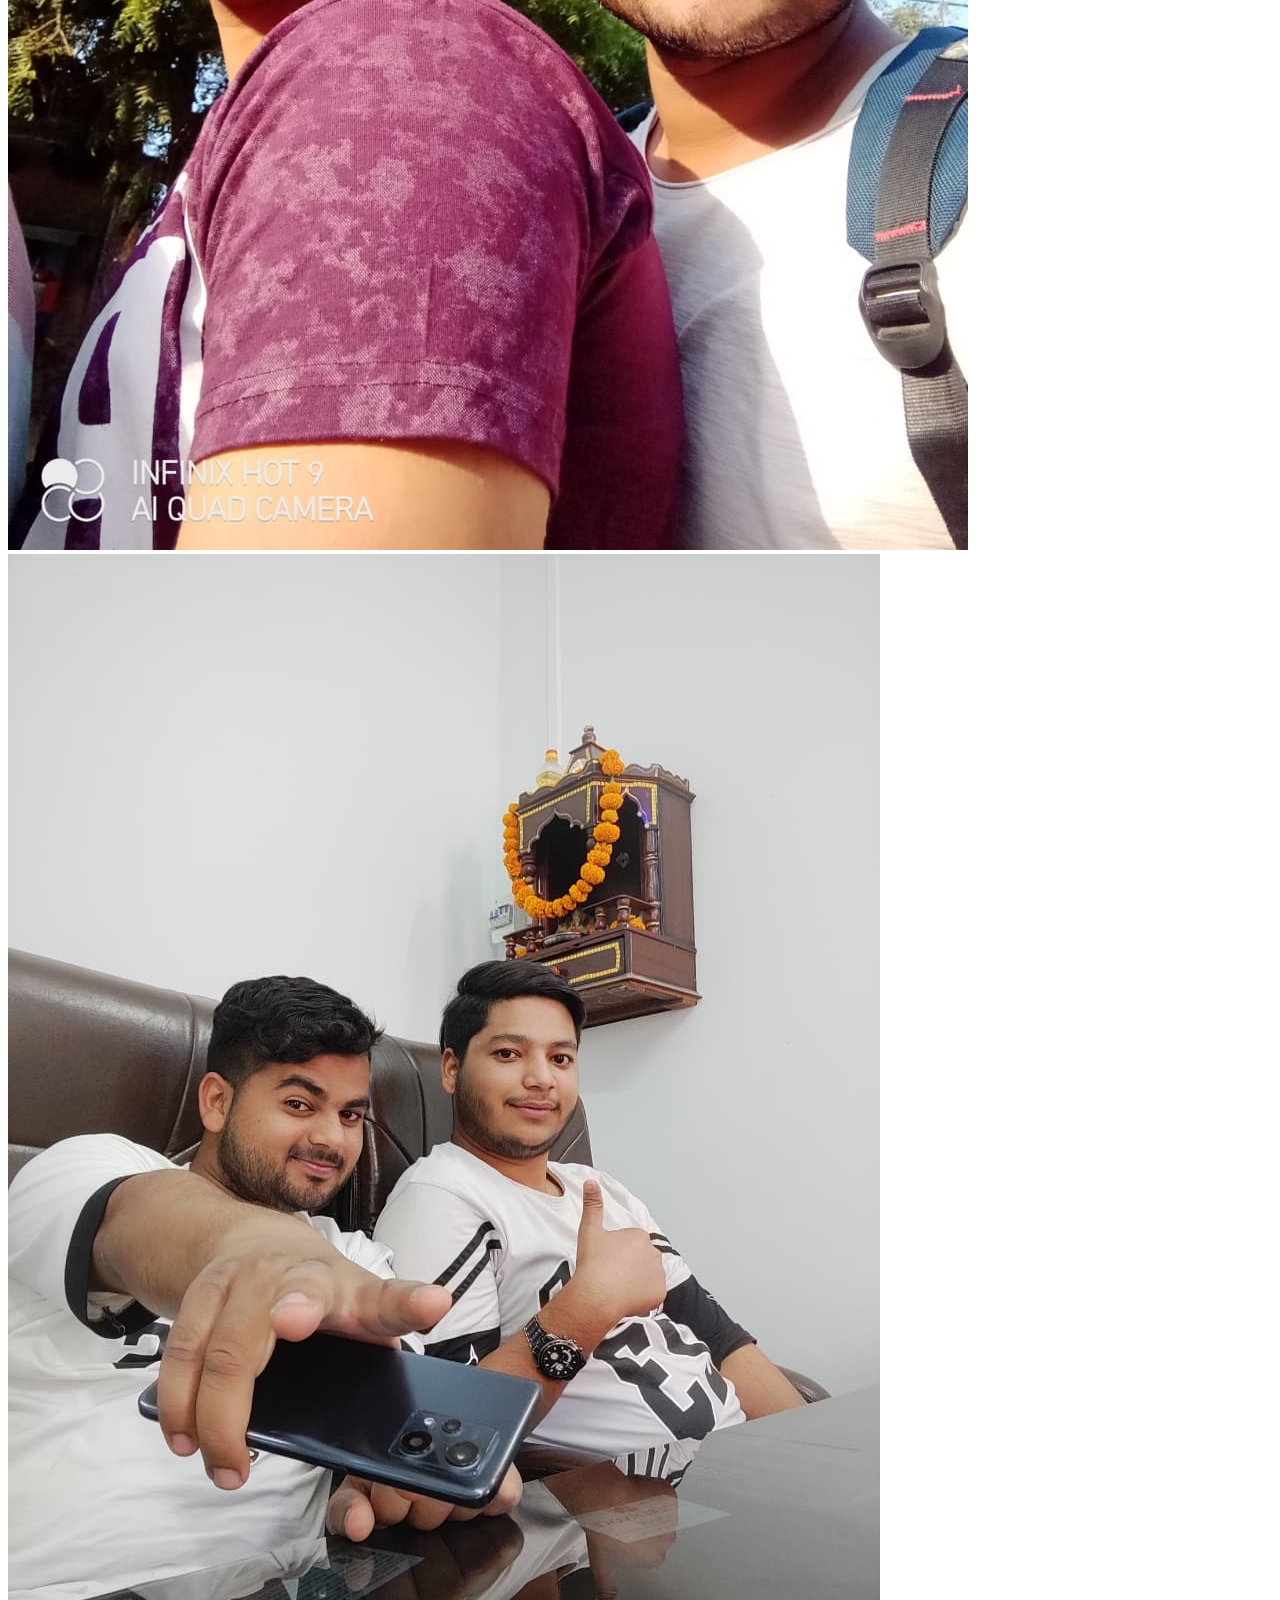
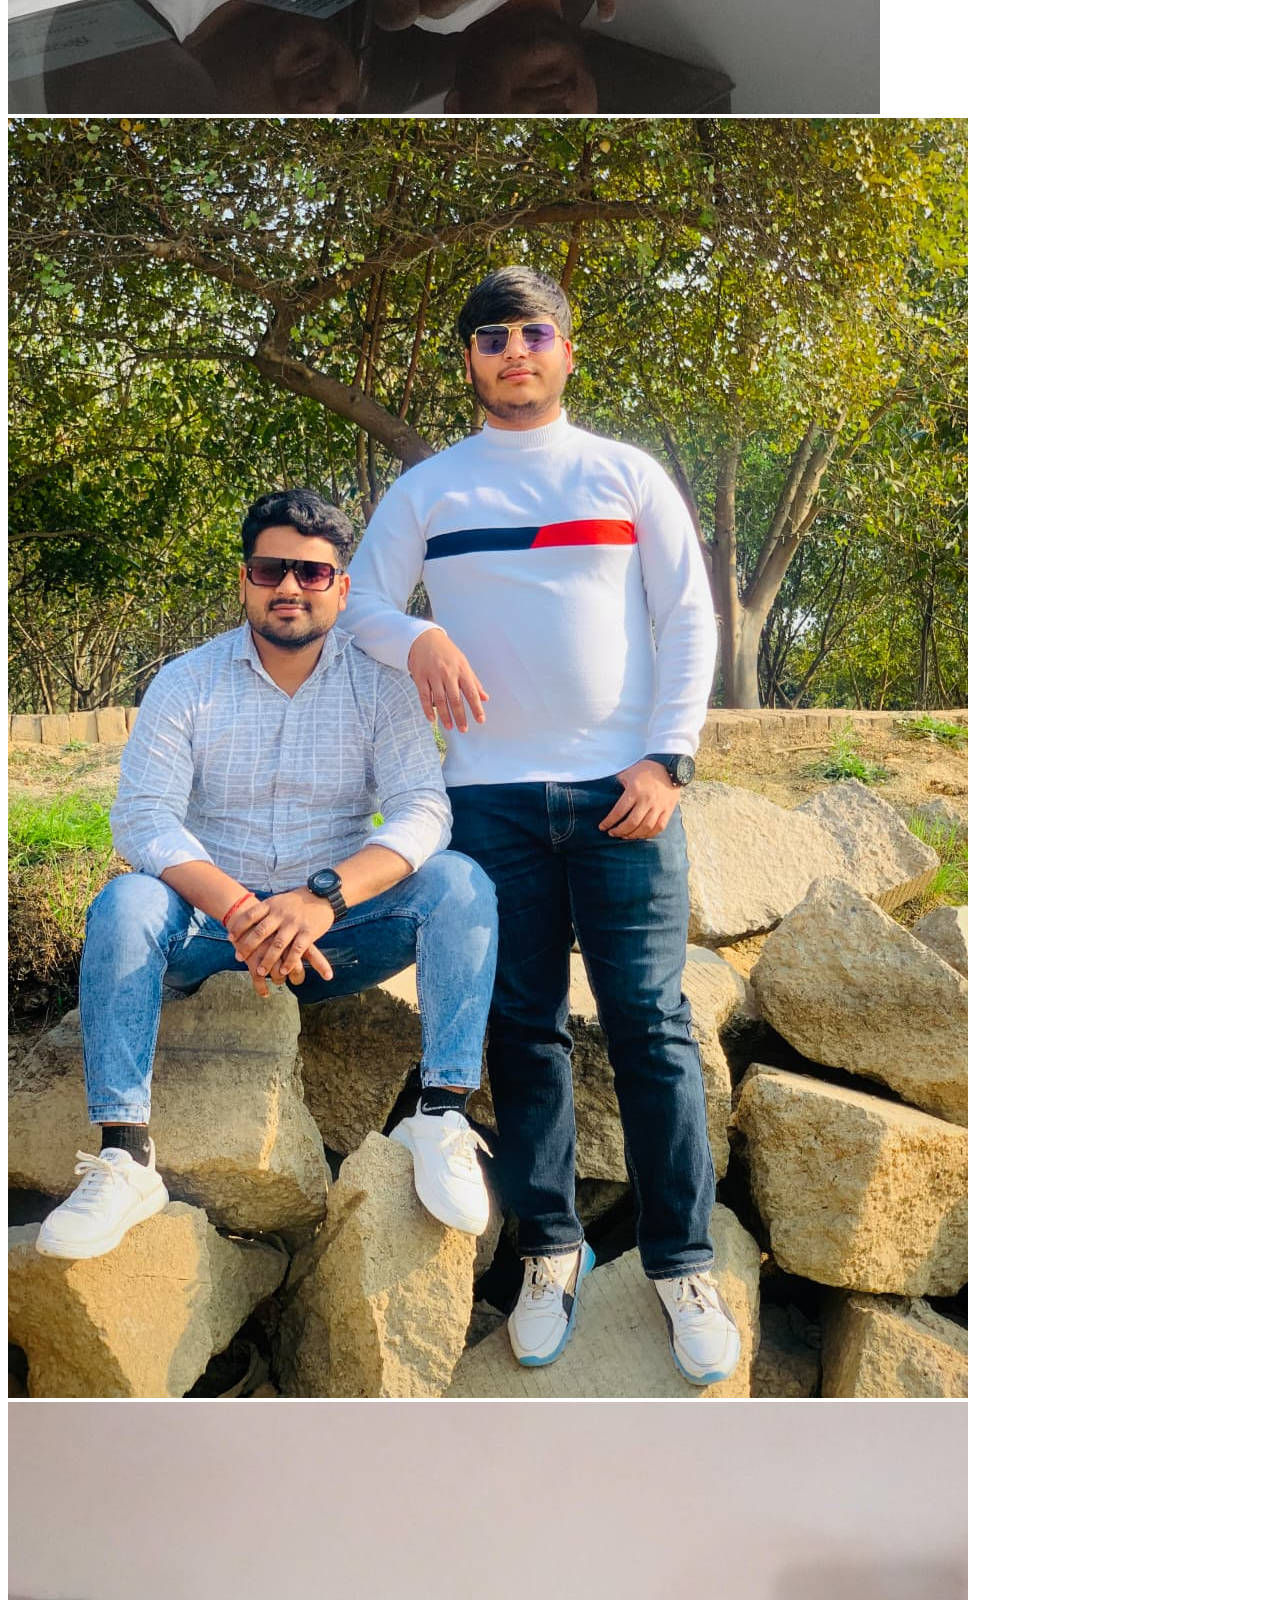
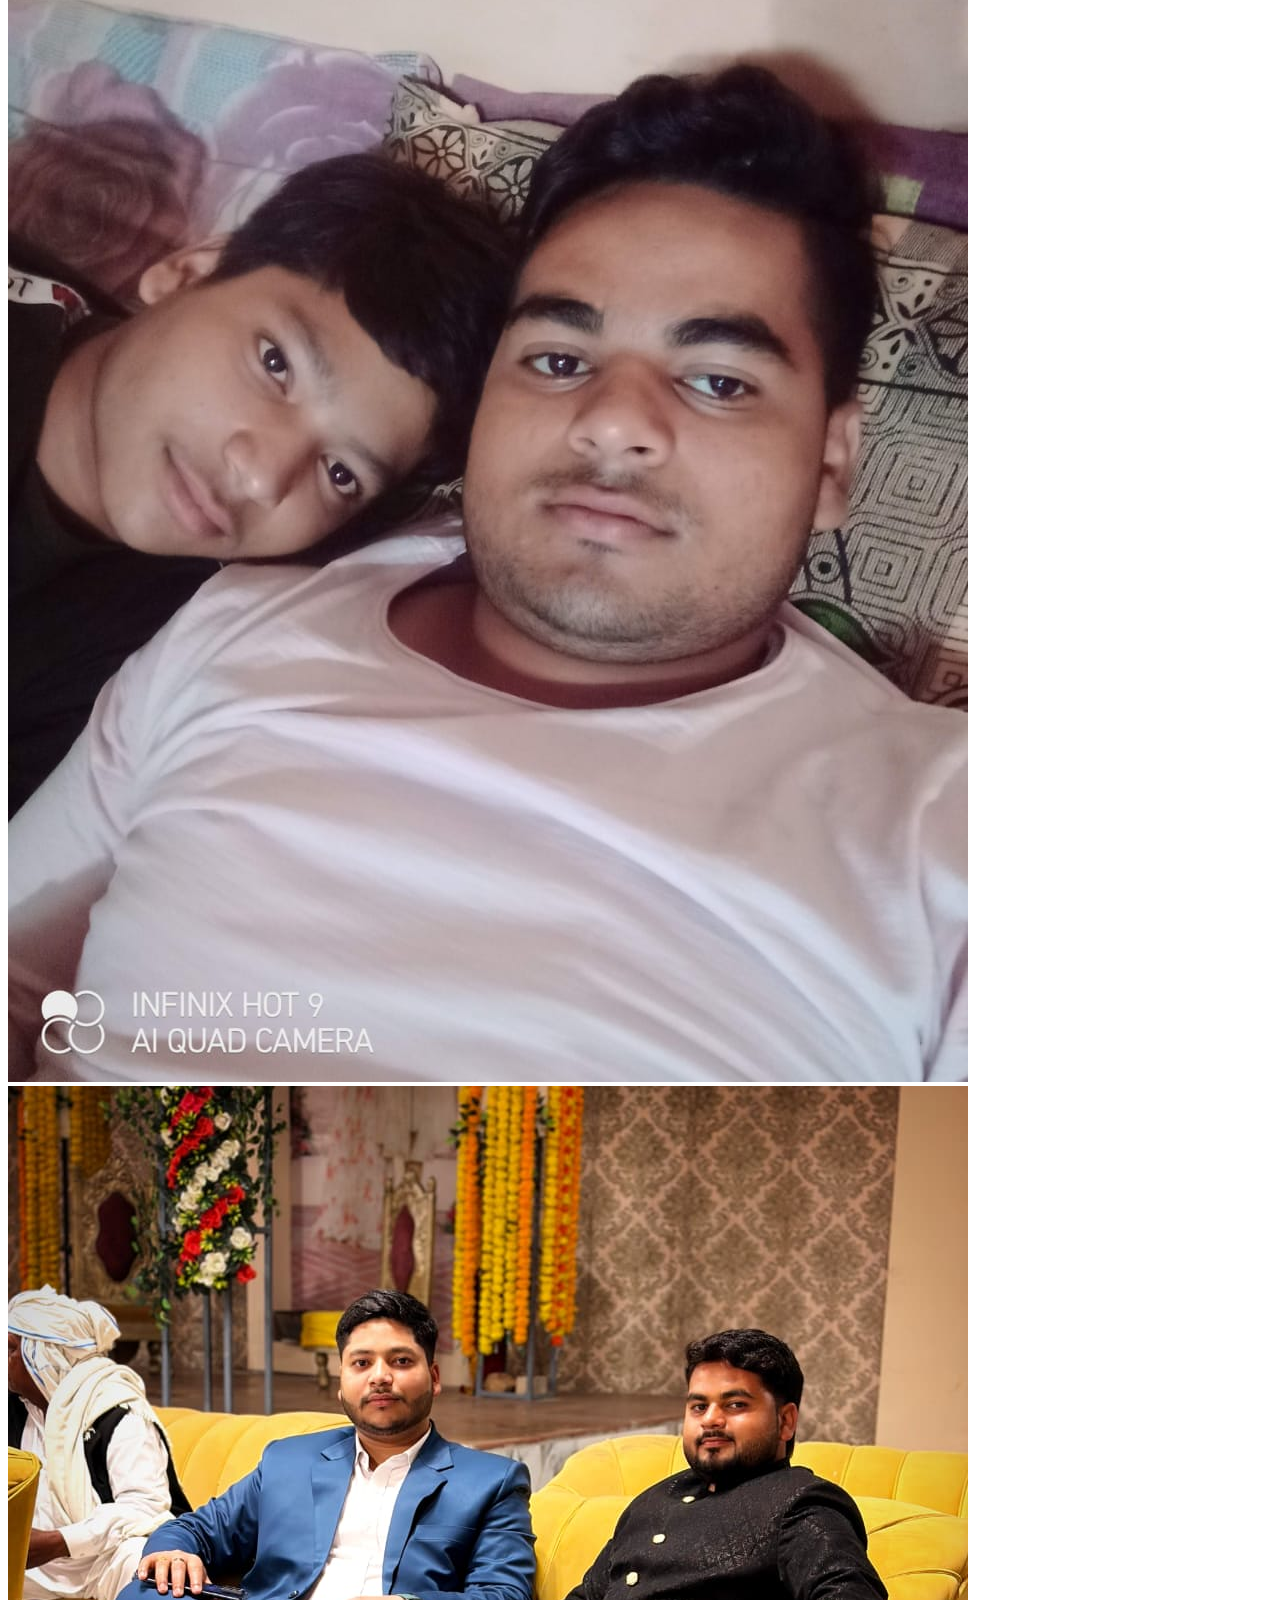
==== commit f7b2f106: "Make changes" ====
--- a/Index.html
+++ b/Index.html
@@ -10,7 +10,7 @@
   <link
     href="https://fonts.googleapis.com/css2?family=Baloo+2:wght@500;700;800&family=Space+Grotesk:wght@400;500;600;700&display=swap"
     rel="stylesheet">
-  <link rel="stylesheet" href="Style.css">
+  <link rel="stylesheet" href="style.css">
 </head>
 
 <body>
@@ -91,7 +91,7 @@
 
   <footer>made with 💛 for the best friend anyone could ask for</footer>
 
-  <script src="Script.js"></script>
+  <script src="script.js"></script>
 
 </body>
 
